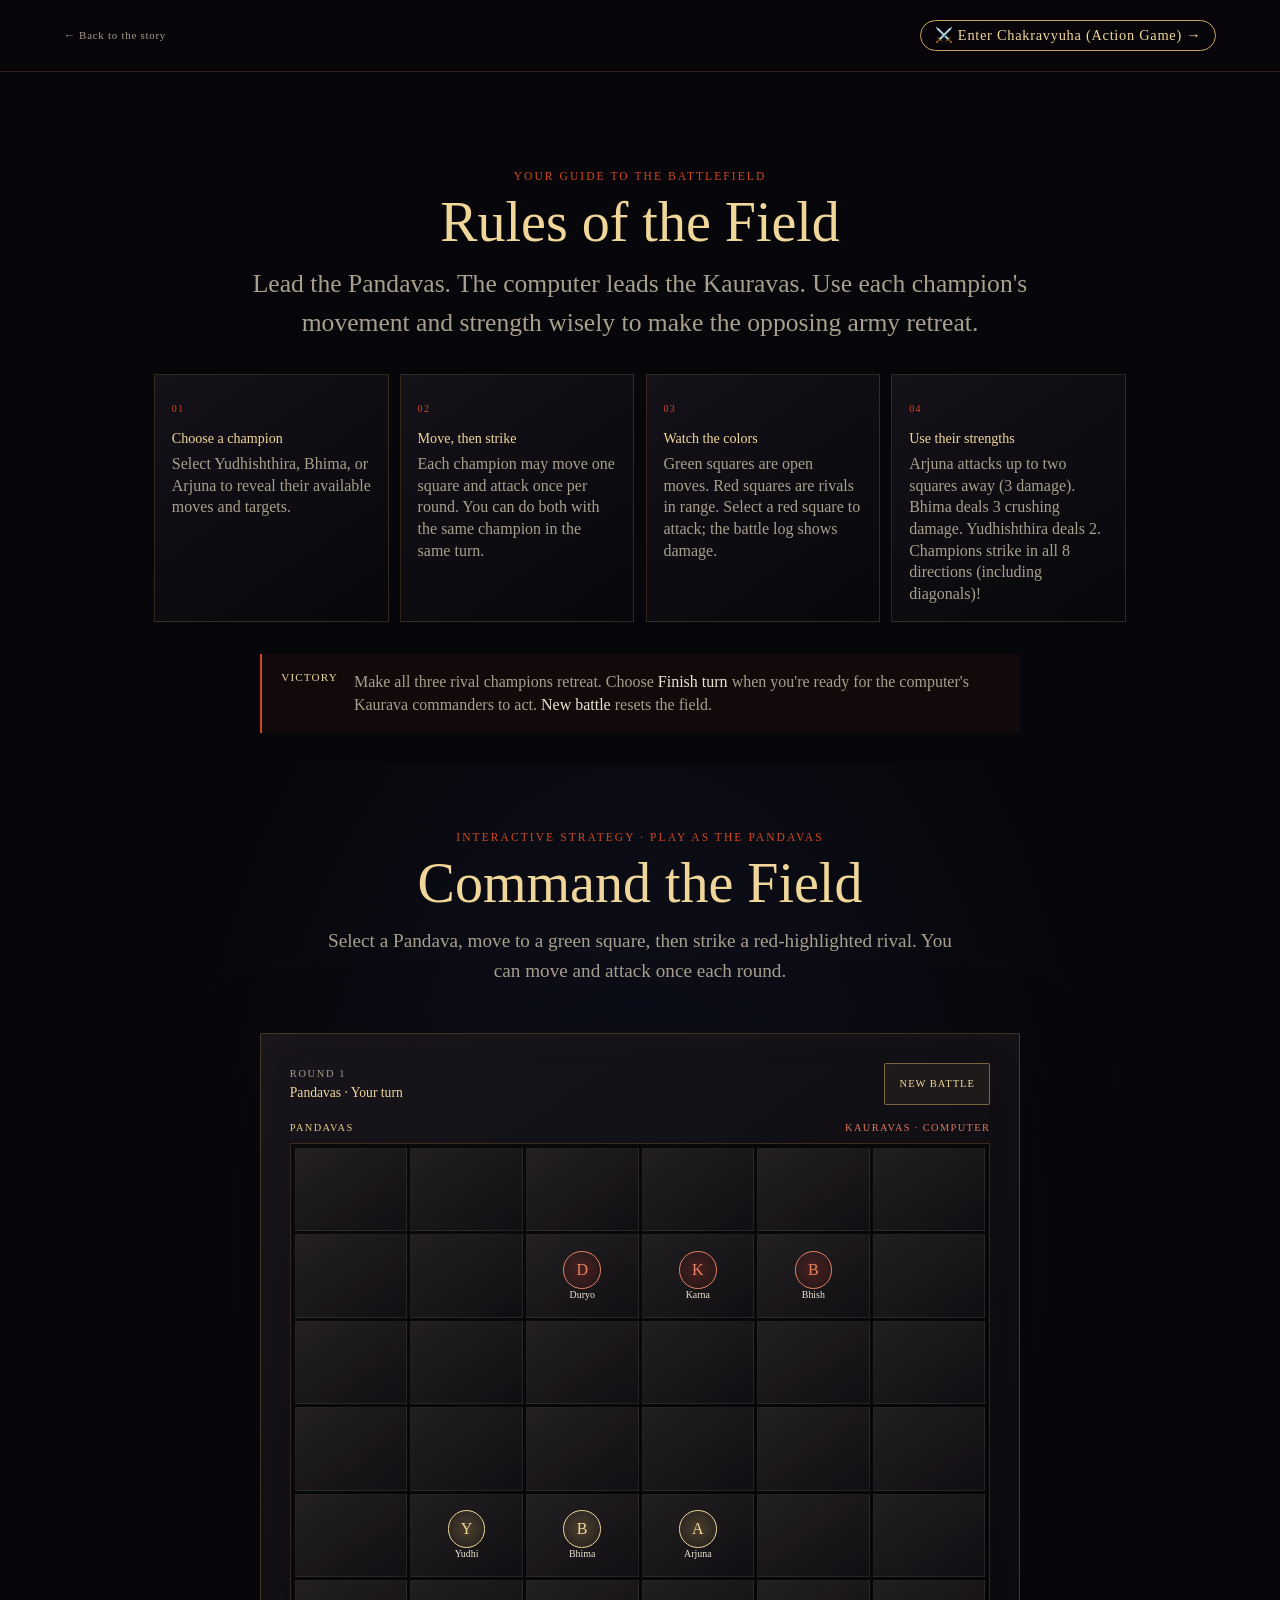
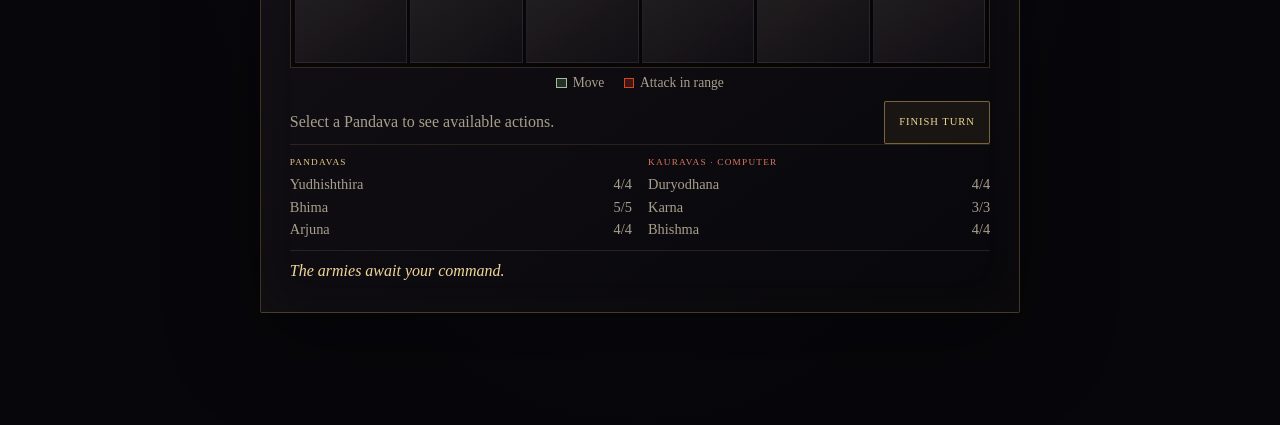
==== game.html @ 9f68ea74 "Initial commit: Mahabharat 2.0 and Chakravyuha interactive tactical simulation" ====
<!DOCTYPE html>
<html lang="en">
<head>
  <meta charset="UTF-8" />
  <meta name="viewport" content="width=device-width, initial-scale=1.0" />
  <meta name="theme-color" content="#090807" />
  <meta name="description" content="Learn the rules and play Command the Field, a Pandavas versus Kauravas strategy game." />
  <title>Command the Field — Mahabharat 2.0</title>
  <link rel="preconnect" href="https://fonts.googleapis.com" />
  <link rel="preconnect" href="https://fonts.gstatic.com" crossorigin />
  <link rel="icon" type="image/x-icon" href="favicon.ico" />
  <link rel="icon" type="image/svg+xml" href="assets/svg/chakra.svg" />
  <link rel="stylesheet" href="css/reset.css" />
  <link rel="stylesheet" href="css/variables.css" />
  <link rel="stylesheet" href="css/main.css" />
  <link rel="stylesheet" href="css/animations.css" />
  <link rel="stylesheet" href="css/responsive.css" />
</head>
<body class="game-page">
  <header class="game-page__header">
    <a class="game-page__back" href="index.html">← Back to the story</a>
    <a class="game-page__brand" href="chakravyuha.html" style="color: var(--gold-bright); text-decoration: none; border: 1px solid var(--gold); padding: 0.35rem 0.85rem; border-radius: 999px; font-size: 0.9rem; letter-spacing: 0.05em; transition: all 0.2s ease;">⚔️ Enter Chakravyuha (Action Game) →</a>
  </header>

  <main class="game-page__main">
    <section class="game-rules" aria-labelledby="rules-title">
      <p class="arena__eyebrow">Your guide to the battlefield</p>
      <h1 class="arena__heading" id="rules-title">Rules of the Field</h1>
      <p class="game-rules__lead">Lead the Pandavas. The computer leads the Kauravas. Use each champion's movement and strength wisely to make the opposing army retreat.</p>

      <div class="game-rules__grid">
        <article class="game-rules__card">
          <span class="game-rules__number">01</span>
          <h2>Choose a champion</h2>
          <p>Select Yudhishthira, Bhima, or Arjuna to reveal their available moves and targets.</p>
        </article>
        <article class="game-rules__card">
          <span class="game-rules__number">02</span>
          <h2>Move, then strike</h2>
          <p>Each champion may move one square and attack once per round. You can do both with the same champion in the same turn.</p>
        </article>
        <article class="game-rules__card">
          <span class="game-rules__number">03</span>
          <h2>Watch the colors</h2>
          <p>Green squares are open moves. Red squares are rivals in range. Select a red square to attack; the battle log shows damage.</p>
        </article>
        <article class="game-rules__card">
          <span class="game-rules__number">04</span>
          <h2>Use their strengths</h2>
          <p>Arjuna attacks up to two squares away (3 damage). Bhima deals 3 crushing damage. Yudhishthira deals 2. Champions strike in all 8 directions (including diagonals)!</p>
        </article>
      </div>

      <div class="game-rules__goal">
        <span>Victory</span>
        <p>Make all three rival champions retreat. Choose <strong>Finish turn</strong> when you're ready for the computer's Kaurava commanders to act. <strong>New battle</strong> resets the field.</p>
      </div>
    </section>

    <section class="chapter chapter-arena game-page__arena" data-arena aria-label="Playable Kurukshetra battlefield">
      <div class="arena__intro">
        <p class="arena__eyebrow">Interactive strategy · Play as the Pandavas</p>
        <h2 class="arena__heading">Command the Field</h2>
        <p class="arena__lede">Select a Pandava, move to a green square, then strike a red-highlighted rival. You can move and attack once each round.</p>
      </div>

      <div class="arena">
        <div class="arena__topline">
          <div class="arena__score" aria-label="Battle status">
            <span class="arena__round" data-round>Round 1</span>
            <span class="arena__turn" data-turn>Pandavas · Your turn</span>
          </div>
          <button class="arena__restart" type="button" data-restart>New battle</button>
        </div>

        <div class="arena__sides" aria-hidden="true">
          <span class="arena__side arena__side--pandava">Pandavas</span>
          <span class="arena__side arena__side--kaurava">Kauravas · Computer</span>
        </div>
        <div class="arena__board" data-board role="grid" aria-label="Kurukshetra battlefield. Select one of your champions, then choose a highlighted square to move and a highlighted rival to attack."></div>
        <div class="arena__legend" aria-label="Board highlights">
          <span><i class="arena__legend-mark arena__legend-mark--move" aria-hidden="true"></i>Move</span>
          <span><i class="arena__legend-mark arena__legend-mark--attack" aria-hidden="true"></i>Attack in range</span>
        </div>

        <div class="arena__bottomline">
          <p class="arena__instruction" data-instruction aria-live="polite">Select a Pandava to see available actions.</p>
          <button class="arena__endturn" type="button" data-end-turn>Finish turn</button>
        </div>
        <div class="arena__roster" data-roster aria-label="Champion health"></div>
        <p class="arena__log" data-log aria-live="polite">The armies await your command.</p>
      </div>
    </section>
  </main>

  <script type="module" src="js/gamePage.js"></script>
</body>
</html>
---- css/variables.css ----
/* ===========================================================
   DESIGN TOKENS
   Palette: void / ash (grounds) — gold (dharma, divinity) —
   ember (fire, war) — indigo (dusk, fate) — parchment (text)
   =========================================================== */

:root {
  /* --- Color --- */
  --void: #07060a;
  --ash: #14121a;
  --ash-soft: #1d1a24;
  --gold: #c9a55c;
  --gold-bright: #f0d799;
  --ember: #9c2b1f;
  --ember-bright: #d1481f;
  --indigo: #1b2340;
  --parchment: #ece4d3;
  --parchment-dim: #a89f8c;

  /* --- Type --- */
  --font-display: 'Cinzel', serif;
  --font-body: 'Cormorant Garamond', serif;

  --size-display: clamp(2.75rem, 6vw + 1rem, 6.5rem);
  --size-h2: clamp(2rem, 4vw + 0.5rem, 3.5rem);
  --size-lead: clamp(1.25rem, 1.4vw + 0.7rem, 1.6rem);
  --size-body: clamp(1.05rem, 0.4vw + 0.9rem, 1.2rem);

  /* --- Spacing scale --- */
  --space-xs: 0.5rem;
  --space-sm: 1rem;
  --space-md: 2rem;
  --space-lg: 4rem;
  --space-xl: 7rem;
  --space-2xl: 11rem;

  /* --- Motion --- */
  --ease-epic: cubic-bezier(0.16, 1, 0.3, 1);
  --ease-soft: cubic-bezier(0.4, 0, 0.2, 1);

  /* --- Layout --- */
  --content-max: 68ch;
  --edge-pad: clamp(1.5rem, 5vw, 4rem);
}
---- css/main.css ----
/* ===========================================================
   BASE
   =========================================================== */

body {
  background: var(--void);
  color: var(--parchment);
  font-family: var(--font-body);
  font-size: var(--size-body);
  overflow-x: hidden;
}

body.is-loading {
  height: 100vh;
  overflow: hidden;
}

body.is-loading .invocation__krishna-bg,
body.is-loading .invocation__divine-aura,
body.is-loading .invocation__chakra-stage,
body.is-loading .invocation__content {
  opacity: 0 !important;
}

::selection {
  background: var(--ember);
  color: var(--parchment);
}

/* Locomotive Scroll required base rules */
html.has-scroll-smooth {
  overflow: hidden;
}
html.has-scroll-dragging {
  user-select: none;
}
.has-scroll-smooth body {
  overflow: hidden;
}
[data-scroll-container] {
  min-height: 100vh;
}

/* Generic full-bleed chapter section */
.chapter {
  position: relative;
  min-height: 100vh;
  width: 100%;
  padding: var(--space-xl) var(--edge-pad);
  display: flex;
  align-items: center;
  justify-content: center;
}

/* ===========================================================
   LOADER
   =========================================================== */

.loader {
  position: fixed;
  inset: 0;
  z-index: 999;
  display: flex;
  align-items: center;
  justify-content: center;
  background: var(--void);
}

.loader__mark {
  font-family: var(--font-display);
  font-size: 0.95rem;
  letter-spacing: 0.35em;
  color: var(--gold);
  opacity: 0.85;
  padding-left: 0.35em; /* optically re-center the tracked text */
}

/* ===========================================================
   CUSTOM CURSOR
   =========================================================== */

.cursor-dot,
.cursor-ring {
  position: fixed;
  top: 0;
  left: 0;
  border-radius: 50%;
  pointer-events: none;
  opacity: 0;
  z-index: 998;
}

.cursor-dot {
  width: 6px;
  height: 6px;
  background: var(--gold-bright);
}

.cursor-ring {
  width: 34px;
  height: 34px;
  border: 1px solid var(--gold);
  transition: width 0.25s var(--ease-soft), height 0.25s var(--ease-soft),
    border-color 0.25s var(--ease-soft);
}

.cursor-ring--active {
  width: 54px;
  height: 54px;
  border-color: var(--ember-bright);
}

/* Contextual label pill: the ring grows and gains a solid backing
   so the text stays readable, and the small dot hides underneath
   it (handled via opacity in cursor.js, not here). */
.cursor-label {
  position: absolute;
  inset: 0;
  display: flex;
  align-items: center;
  justify-content: center;
  font-family: var(--font-display);
  font-size: 0.6rem;
  letter-spacing: 0.08em;
  text-transform: uppercase;
  color: var(--gold-bright);
  opacity: 0;
  transition: opacity 0.2s var(--ease-soft);
  white-space: nowrap;
}

.cursor-ring--label {
  width: 84px;
  height: 84px;
  background: rgba(7, 6, 10, 0.78);
  border-color: var(--gold-bright);
}
.cursor-ring--label .cursor-label {
  opacity: 1;
}

body.custom-cursor-active {
  cursor: none;
}
body.custom-cursor-active a,
body.custom-cursor-active button {
  cursor: none;
}
body.custom-cursor-active .cursor-dot,
body.custom-cursor-active .cursor-ring {
  opacity: 1;
}

/* ===========================================================
   CHAPTER 1 — INVOCATION
   =========================================================== */

/* ===========================================================
   CHAPTER 1 — INVOCATION (LORD KRISHNA & ROTATING SUDARSHANA)
   =========================================================== */

.chapter-invocation {
  position: relative;
  min-height: 100vh;
  display: flex;
  flex-direction: column;
  align-items: center;
  justify-content: center;
  text-align: center;
  gap: var(--space-md);
  overflow: hidden;
  background: #030204;
}

/* Complete stage locking Krishna and 3D rotating Sudarshana Chakra together */
.invocation__krishna-stage {
  position: absolute;
  inset: 0;
  width: 100%;
  height: 100%;
  overflow: hidden;
  z-index: 0;
  pointer-events: none;
}

.invocation__krishna-svg {
  width: 100%;
  height: 100%;
  display: block;
}

.invocation__krishna-bg {
  width: 100%;
  height: 100%;
  filter: brightness(0.96) contrast(1.08) saturate(1.08);
  will-change: transform, opacity;
}

.chakra__glow-back {
  animation: chakraGlowPulse 2.8s ease-in-out infinite alternate;
}

.invocation__divine-aura {
  animation: divineAuraPulse 3.5s ease-in-out infinite alternate;
}

@keyframes chakraGlowPulse {
  0% { opacity: 0.72; }
  100% { opacity: 1; }
}

@keyframes divineAuraPulse {
  0% { opacity: 0.65; }
  100% { opacity: 0.95; }
}

/* Ambient celestial brightness & radial vignette for cinematic contrast */
.invocation__ambient-glow {
  position: absolute;
  top: 18%;
  left: 63%;
  width: min(70vw, 700px);
  height: min(70vw, 700px);
  transform: translate(-50%, -50%);
  background: radial-gradient(circle, rgba(255, 230, 120, 0.25) 0%, rgba(56, 182, 255, 0.12) 40%, transparent 70%);
  pointer-events: none;
  mix-blend-mode: screen;
  z-index: 1;
}

.invocation__vignette {
  position: absolute;
  inset: 0;
  background: radial-gradient(circle at 50% 30%, transparent 35%, rgba(3, 2, 4, 0.35) 65%, rgba(3, 2, 4, 0.95) 100%),
              linear-gradient(to bottom, transparent 42%, rgba(3, 2, 4, 0.8) 78%, #030204 100%);
  pointer-events: none;
  z-index: 2;
}

.invocation__content {
  position: relative;
  z-index: 3;
  display: flex;
  flex-direction: column;
  align-items: center;
  text-align: center;
  gap: 0.45rem;
  margin-top: auto;
  margin-bottom: 1.2rem;
  padding: 0 var(--edge-pad);
  width: 100%;
  max-width: 960px;
}

.invocation__sacred-shloka {
  font-family: var(--font-display);
  font-size: clamp(0.72rem, 1vw, 0.88rem);
  letter-spacing: 0.28em;
  color: var(--gold-bright);
  text-shadow: 0 0 16px rgba(255, 215, 0, 0.65);
  padding: 0.3rem 1.2rem;
  background: rgba(14, 12, 18, 0.75);
  border: 1px solid rgba(201, 165, 92, 0.35);
  border-radius: 999px;
  backdrop-filter: blur(8px);
  margin-bottom: 0.1rem;
}

.invocation__title {
  font-family: var(--font-display);
  font-size: clamp(1.85rem, 3.4vw, 3.1rem);
  font-weight: 500;
  line-height: 1.18;
  color: var(--parchment);
  max-width: 28ch;
  text-shadow: 0 3px 20px rgba(0, 0, 0, 0.95), 0 0 30px rgba(201, 165, 92, 0.35);
}

.split-word {
  display: inline-block;
  will-change: transform, opacity;
}

.invocation__subtitle {
  font-family: var(--font-body);
  font-style: italic;
  font-size: clamp(1rem, 1.25vw, 1.25rem);
  color: var(--parchment-dim);
  max-width: 48ch;
  line-height: 1.45;
  text-shadow: 0 2px 14px rgba(0, 0, 0, 0.95);
}

.invocation__scroll-cue {
  position: static;
  margin-top: 0.4rem;
  display: flex;
  flex-direction: column;
  align-items: center;
  gap: 0.25rem;
  color: var(--parchment-dim);
  z-index: 3;
}

.invocation__scroll-cue span {
  font-family: var(--font-body);
  font-style: italic;
  font-size: 0.8rem;
  letter-spacing: 0.16em;
  text-transform: uppercase;
}

.invocation__scroll-line {
  width: 1px;
  height: 28px;
  background: linear-gradient(to bottom, var(--gold), transparent);
}

/* ===========================================================
   CHAPTER 2 — THE BEGINNING
   =========================================================== */

.chapter-beginning {
  flex-direction: column;
  align-items: center;
  gap: var(--space-lg);
  overflow: hidden;
}

.beginning__layer {
  position: absolute;
  inset: 0;
  display: flex;
  align-items: center;
  justify-content: center;
  pointer-events: none;
  z-index: 0;
}

.beginning__layer--lines {
  color: var(--gold);
  opacity: 0.22;
}
.beginning__layer--lines svg {
  width: min(60vw, 620px);
}

.beginning__layer--glow {
  background: radial-gradient(circle, rgba(201, 165, 92, 0.16) 0%, rgba(7, 6, 10, 0) 65%);
}

.beginning__content {
  position: relative;
  z-index: 1;
  display: flex;
  flex-direction: column;
  align-items: center;
  gap: var(--space-md);
  max-width: var(--content-max);
  text-align: center;
}

.beginning__heading {
  font-family: var(--font-display);
  font-size: var(--size-h2);
  font-weight: 500;
  color: var(--gold-bright);
}

.beginning__text {
  font-size: var(--size-lead);
  line-height: 1.7;
  color: var(--parchment);
}

/* ===========================================================
   CHAPTER 3 — THE GREAT CHARACTERS
   =========================================================== */

.chapter-characters {
  flex-direction: column;
  gap: var(--space-lg);
}

.characters-header {
  display: flex;
  flex-direction: column;
  align-items: center;
  gap: var(--space-xs);
  text-align: center;
  max-width: 800px;
  margin: 0 auto var(--space-md);
}

.characters-eyebrow {
  font-family: var(--font-display);
  font-size: 0.78rem;
  letter-spacing: 0.25em;
  color: var(--gold-bright);
  text-transform: uppercase;
  opacity: 0.85;
}

.characters__heading {
  font-family: var(--font-display);
  font-size: var(--size-h2);
  font-weight: 500;
  color: var(--gold-bright);
  margin: 0.15rem 0;
}

.characters__subheading {
  font-family: var(--font-body);
  font-style: italic;
  font-size: var(--size-lead);
  color: var(--parchment-dim);
  margin-bottom: var(--space-sm);
}

.characters-filter-rail {
  display: flex;
  align-items: center;
  justify-content: center;
  flex-wrap: wrap;
  gap: 0.5rem;
  margin-top: 0.4rem;
}

.filter-chip {
  padding: 0.42rem 1.15rem;
  border-radius: 999px;
  border: 1px solid rgba(201, 165, 92, 0.24);
  background: rgba(14, 12, 18, 0.75);
  font-family: var(--font-display);
  font-size: 0.72rem;
  letter-spacing: 0.08em;
  text-transform: uppercase;
  color: var(--parchment-dim);
  cursor: pointer;
  transition: all 0.25s var(--ease-soft);
  backdrop-filter: blur(8px);
}

.filter-chip:hover {
  border-color: var(--gold);
  color: var(--gold-bright);
  background: rgba(201, 165, 92, 0.12);
}

.filter-chip--active {
  border-color: var(--gold-bright);
  background: rgba(201, 165, 92, 0.22);
  color: var(--gold-bright);
  box-shadow: 0 0 16px rgba(201, 165, 92, 0.25);
  font-weight: 600;
}

.characters-carousel {
  position: relative;
  display: flex;
  align-items: center;
  gap: var(--space-sm);
  width: 100%;
  max-width: 1180px;
}

.characters-viewport {
  overflow: hidden;
  flex: 1;
  outline-offset: 6px;
  perspective: 1200px;
  padding: 0.5rem 0;
}

.characters-track {
  display: flex;
  gap: var(--space-md);
  will-change: transform;
}

.character-card {
  flex: 0 0 clamp(300px, 33vw, 370px);
  background: linear-gradient(175deg, rgba(26, 22, 32, 0.96), rgba(10, 8, 14, 0.98));
  border: 1px solid rgba(201, 165, 92, 0.22);
  border-radius: 6px;
  padding: 1.1rem;
  display: flex;
  flex-direction: column;
  align-items: stretch;
  gap: var(--space-sm);
  text-align: left;
  box-shadow: 0 16px 45px rgba(0, 0, 0, 0.6);
  transition: border-color 0.35s var(--ease-soft), box-shadow 0.35s var(--ease-soft), opacity 0.35s ease;
  user-select: none;
}

.character-card--active {
  border-color: var(--gold-bright);
  box-shadow: 0 0 35px rgba(201, 165, 92, 0.28), 0 20px 55px rgba(0, 0, 0, 0.75);
}

.character-card--hidden {
  display: none !important;
}

.character-card__visual {
  position: relative;
  width: 100%;
  aspect-ratio: 16 / 11;
  border-radius: 4px;
  overflow: hidden;
  border: 1px solid rgba(201, 165, 92, 0.32);
  background: #000;
}

.character-card__visual img {
  width: 100%;
  height: 100%;
  object-fit: cover;
  object-position: center 22%;
  pointer-events: none;
  user-select: none;
  -webkit-user-drag: none;
  transition: transform 0.6s var(--ease-soft);
}

.character-card:hover .character-card__visual img {
  transform: scale(1.06);
}

.character-card__visual-vignette {
  position: absolute;
  inset: 0;
  background: linear-gradient(to bottom, transparent 55%, rgba(10, 8, 14, 0.92) 100%);
  pointer-events: none;
}

.character-card__badge {
  position: absolute;
  top: 10px;
  left: 10px;
  padding: 3px 9px;
  font-family: var(--font-display);
  font-size: 0.65rem;
  letter-spacing: 0.08em;
  text-transform: uppercase;
  border-radius: 3px;
  backdrop-filter: blur(8px);
  border: 1px solid rgba(255, 255, 255, 0.18);
  font-weight: 600;
  z-index: 1;
}

.badge--divine {
  background: rgba(30, 95, 185, 0.85);
  color: #d8f0ff;
  border-color: rgba(120, 200, 255, 0.5);
}

.badge--pandava {
  background: rgba(22, 85, 50, 0.85);
  color: #e2f8eb;
  border-color: rgba(72, 199, 142, 0.45);
}

.badge--kaurava {
  background: rgba(145, 32, 22, 0.85);
  color: #ffe6e2;
  border-color: rgba(230, 80, 60, 0.45);
}

.badge--elder {
  background: rgba(165, 125, 25, 0.85);
  color: #fff9e6;
  border-color: rgba(255, 215, 0, 0.5);
}

.character-card__index {
  position: absolute;
  top: 10px;
  right: 12px;
  font-family: var(--font-display);
  font-size: 0.82rem;
  letter-spacing: 0.08em;
  color: var(--gold);
  opacity: 0.75;
  z-index: 1;
  text-shadow: 0 1px 4px rgba(0, 0, 0, 0.9);
}

.character-card__body {
  display: flex;
  flex-direction: column;
  flex: 1;
}

.character-card__identity {
  display: flex;
  flex-direction: column;
  gap: 2px;
  border-bottom: 1px solid rgba(201, 165, 92, 0.16);
  padding-bottom: 6px;
  margin-bottom: 8px;
}

.character-card__name {
  font-family: var(--font-display);
  font-size: 1.45rem;
  font-weight: 600;
  color: var(--gold-bright);
  margin: 0;
}

.character-card__epithet {
  font-family: var(--font-body);
  font-style: italic;
  font-size: 0.9rem;
  color: var(--gold);
}

.character-card__prose {
  font-family: var(--font-body);
  font-size: 0.98rem;
  line-height: 1.5;
  color: var(--parchment);
  margin: 0 0 10px;
  min-height: 4.4em;
}

.character-card__tabs {
  display: flex;
  gap: 4px;
  background: rgba(8, 7, 11, 0.65);
  padding: 3px;
  border-radius: 4px;
  border: 1px solid rgba(201, 165, 92, 0.15);
  margin-bottom: 8px;
}

.lore-tab {
  flex: 1;
  padding: 0.35rem 0.2rem;
  font-family: var(--font-display);
  font-size: 0.63rem;
  letter-spacing: 0.08em;
  text-transform: uppercase;
  color: var(--parchment-dim);
  border: none;
  background: transparent;
  cursor: pointer;
  transition: all 0.2s ease;
  border-radius: 2px;
  text-align: center;
}

.lore-tab:hover {
  color: var(--gold-bright);
}

.lore-tab--active {
  background: rgba(201, 165, 92, 0.22);
  color: var(--gold-bright);
  font-weight: 600;
  box-shadow: 0 1px 6px rgba(0, 0, 0, 0.4);
}

.character-card__lore-content {
  background: rgba(7, 6, 10, 0.5);
  border: 1px solid rgba(201, 165, 92, 0.12);
  border-left: 2px solid var(--gold);
  border-radius: 0 4px 4px 0;
  padding: 0.65rem 0.8rem;
  min-height: 6.6em;
}

.lore-panel {
  display: none;
  opacity: 0;
}

.lore-panel--active {
  display: block;
  opacity: 1;
  animation: panelFade 0.25s ease-out forwards;
}

@keyframes panelFade {
  from { opacity: 0; transform: translateY(4px); }
  to { opacity: 1; transform: translateY(0); }
}

.lore-panel__tag {
  display: block;
  font-family: var(--font-display);
  font-size: 0.64rem;
  letter-spacing: 0.14em;
  text-transform: uppercase;
  color: var(--gold-bright);
  margin-bottom: 0.25rem;
  opacity: 0.85;
}

.lore-panel p {
  font-family: var(--font-body);
  font-size: 0.92rem;
  line-height: 1.45;
  color: var(--parchment);
  margin: 0;
}

.carousel-btn {
  flex: 0 0 auto;
  width: 44px;
  height: 44px;
  border: 1px solid var(--gold);
  border-radius: 50%;
  color: var(--gold-bright);
  font-size: 1.4rem;
  display: flex;
  align-items: center;
  justify-content: center;
  transition: background 0.3s var(--ease-soft), transform 0.2s ease;
}
.carousel-btn:hover {
  background: rgba(201, 165, 92, 0.18);
  transform: scale(1.06);
}

.carousel-nav-bottom {
  display: flex;
  align-items: center;
  justify-content: center;
  gap: var(--space-md);
  margin-top: var(--space-xs);
}

.carousel-dots {
  display: flex;
  justify-content: center;
  gap: var(--space-xs);
}

.carousel-dot {
  width: 8px;
  height: 8px;
  border-radius: 50%;
  background: rgba(236, 228, 211, 0.25);
  transition: background 0.3s var(--ease-soft), transform 0.3s var(--ease-soft);
}
.carousel-dot--active {
  background: var(--gold-bright);
  transform: scale(1.3);
}

.carousel-counter {
  font-family: var(--font-display);
  font-size: 0.82rem;
  letter-spacing: 0.15em;
  color: var(--parchment-dim);
}

.counter-curr {
  color: var(--gold-bright);
  font-weight: 600;
}

/* ===========================================================
   CHAPTER 4 — THE DICE GAME & DISHONOR
   =========================================================== */

.chapter-dice {
  flex-direction: column;
  overflow: hidden;
}

.dice__vignette {
  position: absolute;
  inset: 0;
  background: radial-gradient(circle at 50% 40%, rgba(156, 43, 31, 0.22) 0%, rgba(7, 6, 10, 0.85) 70%);
  opacity: 0.55;
  z-index: 0;
  pointer-events: none;
}

.dice__content {
  position: relative;
  z-index: 1;
  display: flex;
  flex-direction: column;
  align-items: center;
  gap: var(--space-lg);
  max-width: var(--content-max);
}

.dice__heading {
  font-family: var(--font-display);
  font-size: var(--size-h2);
  font-weight: 500;
  color: var(--ember-bright);
  text-align: center;
}

.dice__panel {
  border-left: 2px solid var(--ember);
  padding-left: var(--space-md);
  text-align: left;
}

.dice__panel p {
  font-size: var(--size-lead);
  line-height: 1.7;
  color: var(--parchment);
}

/* ===========================================================
   CHAPTER 5 — EXILE AND TRIALS
   Muted, slower, desaturated relative to surrounding chapters.
   =========================================================== */

.chapter-exile {
  flex-direction: column;
  gap: var(--space-lg);
  background: linear-gradient(180deg, var(--void) 0%, var(--indigo) 140%);
  overflow: hidden;
}

.exile__content {
  position: relative;
  z-index: 1;
  display: flex;
  flex-direction: column;
  align-items: center;
  gap: var(--space-md);
  max-width: var(--content-max);
  text-align: center;
}

.exile__heading {
  font-family: var(--font-display);
  font-size: var(--size-h2);
  font-weight: 500;
  color: var(--parchment-dim);
  letter-spacing: 0.03em;
}

.exile__text {
  font-size: var(--size-lead);
  line-height: 1.75;
  color: var(--parchment-dim);
}

.exile__path-wrap {
  width: min(70vw, 640px);
  color: var(--gold);
  opacity: 0.5;
}

.exile__path {
  fill: none;
  stroke: currentColor;
  stroke-width: 1.4;
  stroke-linecap: round;
}

/* ===========================================================
   CHAPTER 6 — THE ROAD TO WAR
   =========================================================== */

.chapter-road {
  flex-direction: column;
  gap: var(--space-lg);
  overflow: hidden;
}

.road__armies {
  position: absolute;
  inset: 0;
  z-index: 0;
  pointer-events: none;
}

.road__army {
  position: absolute;
  top: 0;
  bottom: 0;
  width: 46%;
}

.road__army--pandava {
  left: 0;
  background: linear-gradient(100deg, rgba(201, 165, 92, 0.16), transparent 70%);
  clip-path: polygon(0 0, 100% 0, 82% 100%, 0 100%);
}

.road__army--kaurava {
  right: 0;
  background: linear-gradient(260deg, rgba(156, 43, 31, 0.22), transparent 70%);
  clip-path: polygon(18% 0, 100% 0, 100% 100%, 0 100%);
}

.road__content {
  position: relative;
  z-index: 1;
  display: flex;
  flex-direction: column;
  align-items: center;
  gap: var(--space-md);
  max-width: var(--content-max);
  text-align: center;
}

.road__heading {
  font-family: var(--font-display);
  font-size: var(--size-h2);
  font-weight: 500;
  color: var(--parchment);
}

.road__text {
  font-size: var(--size-lead);
  line-height: 1.7;
  color: var(--parchment);
}

/* ===========================================================
   CHAPTER 7 — KURUKSHETRA
   =========================================================== */

.chapter-kurukshetra {
  position: relative;
  min-height: 100vh;
  padding: clamp(4rem, 8vh, 7rem) var(--edge-pad);
  display: flex;
  flex-direction: column;
  align-items: center;
  justify-content: center;
  background: var(--void);
  overflow: hidden;
}

.kurukshetra__embers {
  position: absolute;
  inset: 0;
  width: 100%;
  height: 100%;
  z-index: 0;
  pointer-events: none;
}

.kurukshetra__flash {
  position: absolute;
  inset: 0;
  z-index: 2;
  background: var(--ember-bright);
  opacity: 0;
  pointer-events: none;
}

.kurukshetra__pin {
  position: relative;
  z-index: 1;
  width: 100%;
  max-width: var(--content-max);
  display: flex;
  flex-direction: column;
  align-items: center;
  justify-content: center;
  gap: var(--space-lg);
  padding: 0;
}

.kurukshetra__heading {
  font-family: var(--font-display);
  font-size: var(--size-h2);
  font-weight: 500;
  color: var(--ember-bright);
  text-align: center;
  margin-bottom: var(--space-md);
}

.kurukshetra__fragments {
  position: relative;
  width: 100%;
  max-width: 820px;
  display: flex;
  flex-direction: column;
  align-items: center;
  justify-content: center;
  gap: 1.8rem;
}

.war-fragment {
  position: relative;
  display: block;
  font-family: var(--font-display);
  font-size: clamp(1.4rem, 2.8vw, 2.2rem);
  color: var(--gold-bright);
  text-align: center;
  line-height: 1.45;
  margin: 0;
  will-change: opacity, transform;
}

/* ===========================================================
   INTERACTIVE KURUKSHETRA STRATEGY GAME
   =========================================================== */

.chapter-arena {
  min-height: 100vh;
  flex-direction: column;
  justify-content: center;
  gap: var(--space-md);
  padding-top: var(--space-xl);
  padding-bottom: var(--space-xl);
  background: radial-gradient(ellipse at 50% 38%, rgba(27, 35, 64, 0.38), var(--void) 72%);
}

.arena__intro {
  max-width: 760px;
  text-align: center;
}

.arena__eyebrow {
  color: var(--ember-bright);
  font: 500 0.72rem/1.4 var(--font-display);
  letter-spacing: 0.18em;
  text-transform: uppercase;
}

.arena__heading {
  margin: 0.45rem 0 0.7rem;
  color: var(--gold-bright);
  font: 500 var(--size-h2)/1.12 var(--font-display);
}

.arena__lede {
  max-width: 66ch;
  color: var(--parchment-dim);
  font: 400 var(--size-body)/1.55 var(--font-body);
}

.arena {
  width: min(100%, 760px);
  padding: clamp(1rem, 3vw, 1.8rem);
  border: 1px solid rgba(201, 165, 92, 0.28);
  border-radius: 2px;
  background: linear-gradient(145deg, rgba(24, 21, 28, 0.96), rgba(8, 7, 11, 0.96));
  box-shadow: 0 28px 90px rgba(0, 0, 0, 0.36), inset 0 0 50px rgba(201, 165, 92, 0.035);
}

.arena__topline,
.arena__bottomline,
.arena__sides {
  display: flex;
  align-items: center;
  justify-content: space-between;
  gap: var(--space-sm);
}

.arena__score { display: grid; gap: 0.22rem; }
.arena__round { color: var(--parchment-dim); font: 500 0.65rem/1.3 var(--font-display); letter-spacing: 0.16em; text-transform: uppercase; }
.arena__turn { color: var(--gold-bright); font: 500 0.85rem/1.3 var(--font-display); }
.arena__turn--enemy { color: #e78365; }

.arena__restart,
.arena__endturn {
  min-height: 2.65rem;
  padding: 0.55rem 0.9rem;
  border: 1px solid rgba(201, 165, 92, 0.55);
  border-radius: 2px;
  color: var(--gold-bright);
  background: rgba(201, 165, 92, 0.08);
  font: 500 0.66rem/1.2 var(--font-display);
  letter-spacing: 0.09em;
  text-transform: uppercase;
  cursor: pointer;
  transition: background 180ms ease, border-color 180ms ease, opacity 180ms ease;
}

.arena__restart:hover,
.arena__endturn:hover:not(:disabled) { background: rgba(201, 165, 92, 0.18); border-color: var(--gold-bright); }
.arena__endturn:disabled { opacity: 0.38; cursor: not-allowed; }

.arena__sides { padding: 1rem 0 0.5rem; }
.arena__side { font: 500 0.65rem/1.3 var(--font-display); letter-spacing: 0.13em; text-transform: uppercase; }
.arena__side--pandava { color: #e6c984; }
.arena__side--kaurava { color: #dc775c; }

.arena__board {
  display: grid;
  gap: 3px;
  padding: 4px;
  border: 1px solid rgba(201, 165, 92, 0.24);
  background: rgba(0, 0, 0, 0.55);
  touch-action: manipulation;
}

.arena__row { display: grid; grid-template-columns: repeat(6, minmax(0, 1fr)); gap: 3px; }

.arena__cell {
  position: relative;
  display: grid;
  min-width: 0;
  aspect-ratio: 1.35;
  place-items: center;
  padding: 0.2rem;
  border: 1px solid rgba(236, 228, 211, 0.055);
  color: var(--parchment);
  background: linear-gradient(145deg, rgba(40, 36, 39, 0.82), rgba(17, 15, 19, 0.95));
  cursor: pointer;
  transition: background 180ms ease, border-color 180ms ease, transform 180ms ease;
}

.arena__cell:nth-child(odd) { background-color: rgba(201, 165, 92, 0.035); }
.arena__cell:hover { border-color: rgba(240, 215, 153, 0.45); }
.arena__cell:focus-visible,
.arena__restart:focus-visible,
.arena__endturn:focus-visible { outline: 2px solid var(--gold-bright); outline-offset: 3px; z-index: 1; }
.arena__cell--selected { border-color: var(--gold-bright); background: rgba(201, 165, 92, 0.19); box-shadow: inset 0 0 18px rgba(201, 165, 92, 0.2); }
.arena__cell--move { border-color: rgba(160, 190, 153, 0.75); background: rgba(95, 133, 97, 0.2); }
.arena__cell--attack { border-color: rgba(209, 72, 31, 0.9); background: rgba(156, 43, 31, 0.24); }
.arena__cell:disabled { cursor: default; }
.arena__legend { display: flex; justify-content: center; gap: 1.2rem; padding-top: 0.5rem; color: var(--parchment-dim); font: 400 0.85rem/1 var(--font-body); }
.arena__legend span { display: inline-flex; align-items: center; gap: 0.38rem; }
.arena__legend-mark { display: inline-block; width: 0.65rem; height: 0.65rem; border: 1px solid currentColor; }
.arena__legend-mark--move { color: #a0be99; background: rgba(95, 133, 97, 0.3); }
.arena__legend-mark--attack { color: var(--ember-bright); background: rgba(156, 43, 31, 0.35); }

.arena__piece {
  display: grid;
  justify-items: center;
  gap: 0.08rem;
  line-height: 1;
}

.arena__piece-mark {
  display: grid;
  width: clamp(1.5rem, 5.3vw, 2.35rem);
  aspect-ratio: 1;
  place-items: center;
  border: 1px solid currentColor;
  border-radius: 50%;
  font: 500 clamp(0.72rem, 2.3vw, 1rem)/1 var(--font-display);
}

.arena__piece--pandava .arena__piece-mark { color: #f0d799; background: radial-gradient(circle, rgba(201,165,92,0.28), rgba(201,165,92,0.04)); }
.arena__piece--kaurava .arena__piece-mark { color: #e78365; background: radial-gradient(circle, rgba(156,43,31,0.35), rgba(156,43,31,0.05)); }
.arena__piece-name { max-width: 100%; overflow: hidden; color: var(--parchment); font: 500 clamp(0.47rem, 1.2vw, 0.62rem)/1.1 var(--font-display); text-overflow: ellipsis; white-space: nowrap; }

.arena__bottomline { min-height: 3.4rem; padding-top: 0.65rem; }
.arena__instruction { color: var(--parchment-dim); font: 400 1rem/1.3 var(--font-body); }
.arena__roster { display: grid; grid-template-columns: repeat(2, minmax(0, 1fr)); gap: 0.45rem 1rem; padding: 0.7rem 0; border-top: 1px solid rgba(201, 165, 92, 0.15); border-bottom: 1px solid rgba(201, 165, 92, 0.15); }
.arena__roster-side { display: grid; gap: 0.35rem; }
.arena__roster-title { margin-bottom: 0.15rem; font: 500 0.58rem/1.2 var(--font-display); letter-spacing: 0.13em; text-transform: uppercase; }
.arena__roster-title--pandava { color: #e6c984; }
.arena__roster-title--kaurava { color: #dc775c; }
.arena__health { display: flex; justify-content: space-between; gap: 0.45rem; color: var(--parchment-dim); font: 400 0.9rem/1.2 var(--font-body); }
.arena__health--retreated { opacity: 0.38; text-decoration: line-through; }
.arena__log { min-height: 1.5em; padding-top: 0.6rem; color: var(--gold-bright); font: italic 400 1rem/1.4 var(--font-body); }

/* Story-page invitation and standalone rules/game page. */
.chapter-game-invite {
  min-height: 72vh;
  flex-direction: column;
  padding-top: var(--space-xl);
  padding-bottom: var(--space-xl);
  text-align: center;
  background: radial-gradient(ellipse at 50% 45%, rgba(156, 43, 31, 0.19), var(--void) 68%);
}

.game-invite__content { max-width: 720px; }
.game-invite__eyebrow { color: var(--ember-bright); font: 500 0.72rem/1.4 var(--font-display); letter-spacing: 0.18em; text-transform: uppercase; }
.game-invite__heading { margin: 0.6rem 0; color: var(--gold-bright); font: 500 var(--size-h2)/1.14 var(--font-display); }
.game-invite__copy { margin: 0 auto var(--space-md); color: var(--parchment-dim); font: 400 var(--size-lead)/1.5 var(--font-body); }
.game-invite__link {
  display: inline-flex;
  align-items: center;
  gap: 0.8rem;
  min-height: 3.1rem;
  padding: 0.75rem 1.2rem;
  border: 1px solid var(--gold);
  color: var(--gold-bright);
  background: rgba(201, 165, 92, 0.08);
  font: 500 0.72rem/1.2 var(--font-display);
  letter-spacing: 0.1em;
  text-decoration: none;
  text-transform: uppercase;
  transition: color 180ms ease, background 180ms ease;
}
.game-invite__link:hover { color: var(--void); background: var(--gold-bright); }
.game-invite__link:focus-visible,
.game-page__back:focus-visible { outline: 2px solid var(--gold-bright); outline-offset: 4px; }

.game-page { min-height: 100vh; }
.game-page__header {
  display: flex;
  align-items: center;
  justify-content: space-between;
  gap: 1rem;
  min-height: 4.5rem;
  padding: 0.8rem var(--edge-pad);
  border-bottom: 1px solid rgba(201, 165, 92, 0.18);
  background: rgba(7, 6, 10, 0.92);
}
.game-page__back,
.game-page__brand { color: var(--gold-bright); font: 500 0.68rem/1.3 var(--font-display); letter-spacing: 0.07em; text-decoration: none; }
.game-page__back { color: var(--parchment-dim); }
.game-page__back:hover { color: var(--gold-bright); }
.game-page__main { width: min(100%, 1100px); margin: 0 auto; padding: 0 var(--edge-pad); }
.game-rules { padding: clamp(3rem, 8vw, 6rem) 0 var(--space-md); text-align: center; }
.game-rules__lead { max-width: 68ch; margin: 0 auto var(--space-md); color: var(--parchment-dim); font: 400 var(--size-lead)/1.5 var(--font-body); }
.game-rules__grid { display: grid; grid-template-columns: repeat(4, minmax(0, 1fr)); gap: 0.7rem; text-align: left; }
.game-rules__card { min-height: 10.5rem; padding: 1.05rem; border: 1px solid rgba(201, 165, 92, 0.19); background: linear-gradient(145deg, rgba(24, 21, 28, 0.82), rgba(8, 7, 11, 0.82)); }
.game-rules__number { color: var(--ember-bright); font: 500 0.62rem/1 var(--font-display); letter-spacing: 0.14em; }
.game-rules__card h2 { margin: 0.55rem 0 0.35rem; color: var(--gold-bright); font: 500 0.88rem/1.3 var(--font-display); }
.game-rules__card p { color: var(--parchment-dim); font: 400 1rem/1.35 var(--font-body); }
.game-rules__goal { display: grid; grid-template-columns: auto 1fr; gap: 1rem; align-items: start; max-width: 760px; margin: var(--space-md) auto 0; padding: 1rem 1.2rem; border-left: 2px solid var(--ember-bright); background: rgba(156, 43, 31, 0.08); text-align: left; }
.game-rules__goal > span { color: var(--gold-bright); font: 500 0.7rem/1.4 var(--font-display); letter-spacing: 0.1em; text-transform: uppercase; }
.game-rules__goal p { color: var(--parchment-dim); font: 400 1rem/1.45 var(--font-body); }
.game-rules__goal strong { color: var(--parchment); font-weight: 500; }
.game-page__arena.chapter-arena { min-height: auto; padding: var(--space-lg) 0 var(--space-xl); }
.game-page__arena .arena__intro { margin-bottom: var(--space-sm); }

@media (prefers-reduced-motion: reduce) {
  .arena__cell, .arena__restart, .arena__endturn { transition: none; }
}

/* ===========================================================
   CHAPTER 8 — THE BHAGAVAD GITA MOMENT
   =========================================================== */

.chapter-gita {
  flex-direction: column;
  gap: var(--space-lg);
  background: radial-gradient(circle at 50% 30%, rgba(156, 43, 31, 0.14) 0%, var(--void) 65%);
}

.gita__chakra {
  width: clamp(90px, 12vw, 140px);
  height: clamp(90px, 12vw, 140px);
  color: var(--gold);
}
.gita__chakra .chakra-rim,
.gita__chakra .chakra-spoke {
  stroke: var(--gold);
}
.gita__chakra .chakra-hub {
  fill: var(--gold-bright);
}
.gita__chakra .chakra-tip {
  fill: var(--ember-bright);
}

.gita__framing {
  font-style: italic;
  font-size: var(--size-lead);
  color: var(--parchment-dim);
  text-align: center;
  max-width: 46ch;
}

.gita__verses {
  display: flex;
  flex-direction: column;
  gap: var(--space-md);
  max-width: var(--content-max);
  text-align: center;
}

.gita__verse {
  font-family: var(--font-body);
  font-style: italic;
  font-size: var(--size-lead);
  line-height: 1.7;
  color: var(--parchment);
  min-height: 1.7em;
}

.gita__verse--caret::after {
  content: '';
  display: inline-block;
  width: 2px;
  height: 1em;
  background: var(--gold-bright);
  margin-left: 2px;
  vertical-align: -0.15em;
  animation: caret-blink 0.9s step-end infinite;
}

/* ===========================================================
   CHAPTER 9 — AFTERMATH & WISDOM
   =========================================================== */

.chapter-aftermath {
  flex-direction: column;
  gap: var(--space-md);
  overflow: hidden;
  background: linear-gradient(180deg, var(--void) 0%, #120f18 100%);
}

.aftermath__motes {
  position: absolute;
  inset: 0;
  width: 100%;
  height: 100%;
  z-index: 0;
}

.aftermath__content {
  position: relative;
  z-index: 1;
  display: flex;
  flex-direction: column;
  align-items: center;
  gap: var(--space-md);
  max-width: var(--content-max);
  text-align: center;
}

.aftermath__heading {
  font-family: var(--font-display);
  font-size: var(--size-h2);
  font-weight: 500;
  color: var(--gold-bright);
}

.aftermath__text {
  font-size: var(--size-lead);
  line-height: 1.75;
  color: var(--parchment-dim);
}

/* Reflective pacing: reveals here hold a touch longer than the
   sitewide default, reinforcing the chapter's slower mood. */
.chapter-aftermath .reveal {
  transition-duration: 1.6s;
}

/* ===========================================================
   CHAPTER 10 — CLOSING REFLECTION
   =========================================================== */

.chapter-closing {
  flex-direction: column;
  gap: var(--space-md);
  position: relative;
  overflow: hidden;
}

.closing__glow {
  position: absolute;
  top: 50%;
  left: 50%;
  width: min(60vw, 700px);
  height: min(60vw, 700px);
  transform: translate(-50%, -50%);
  background: radial-gradient(circle, rgba(201, 165, 92, 0.18) 0%, rgba(7, 6, 10, 0) 70%);
  z-index: 0;
  pointer-events: none;
}

.closing__content {
  position: relative;
  z-index: 1;
  display: flex;
  flex-direction: column;
  align-items: center;
  gap: var(--space-md);
  max-width: var(--content-max);
  text-align: center;
}

.closing__chakra {
  width: clamp(100px, 14vw, 170px);
  height: clamp(100px, 14vw, 170px);
  color: var(--gold);
}
.closing__chakra .chakra-rim,
.closing__chakra .chakra-spoke {
  stroke: var(--gold);
}
.closing__chakra .chakra-hub {
  fill: var(--gold-bright);
}
.closing__chakra .chakra-tip {
  fill: var(--ember-bright);
}

.closing__message {
  font-family: var(--font-body);
  font-style: italic;
  font-size: var(--size-lead);
  color: var(--parchment);
  line-height: 1.6;
}

.closing__credit {
  font-size: 0.95rem;
  color: var(--parchment-dim);
  letter-spacing: 0.04em;
}

/* ===========================================================
   CHAPTER NAVIGATION
   Fixed dot rail, one per chapter, built dynamically in
   chapterNav.js. Hidden on touch/narrow screens in responsive.css.
   =========================================================== */

.chapter-nav {
  position: fixed;
  top: 50%;
  right: var(--space-md);
  transform: translateY(-50%);
  z-index: 40;
  display: flex;
  flex-direction: column;
  align-items: center;
  gap: 0.65rem;
}

.chapter-nav__dot {
  position: relative;
  width: 8px;
  height: 8px;
  border-radius: 50%;
  background: rgba(236, 228, 211, 0.28);
  transition: background 0.3s var(--ease-soft), transform 0.3s var(--ease-soft);
  flex-shrink: 0;
}
.chapter-nav__dot--active {
  background: var(--gold-bright);
  transform: scale(1.4);
}

.chapter-nav__tooltip {
  position: absolute;
  top: 50%;
  right: calc(100% + 0.85rem);
  transform: translateY(-50%);
  font-family: var(--font-body);
  font-style: italic;
  font-size: 0.85rem;
  color: var(--parchment);
  background: rgba(7, 6, 10, 0.85);
  border: 1px solid rgba(201, 165, 92, 0.25);
  padding: 0.3rem 0.7rem;
  white-space: nowrap;
  opacity: 0;
  pointer-events: none;
  transition: opacity 0.25s var(--ease-soft);
}
.chapter-nav__dot:hover .chapter-nav__tooltip,
.chapter-nav__dot:focus-visible .chapter-nav__tooltip {
  opacity: 1;
}

/* ===========================================================
   AMBIENT OVERLAYS
   Three full-page effects, stacked deliberately: the cursor glow
   adds light first, the color wash tints hue on top of that, and
   the grain textures over everything — a simple compositing order
   approximating a filmic look without any image assets.
   =========================================================== */

.cursor-glow {
  position: fixed;
  inset: 0;
  z-index: 3;
  pointer-events: none;
  opacity: 0;
  mix-blend-mode: screen;
  background: radial-gradient(
    circle 340px at var(--mx, 50%) var(--my, 50%),
    rgba(240, 215, 153, 0.12),
    transparent 70%
  );
}

.color-wash {
  position: fixed;
  inset: 0;
  z-index: 4;
  pointer-events: none;
  mix-blend-mode: color;
  opacity: 0.35;
  background-color: var(--void);
}

.grain-overlay {
  position: fixed;
  inset: 0;
  z-index: 900;
  pointer-events: none;
  opacity: 0.05;
  mix-blend-mode: overlay;
  background-image: url("data:image/svg+xml,%3Csvg%20xmlns%3D%27http%3A//www.w3.org/2000/svg%27%20width%3D%27120%27%20height%3D%27120%27%3E%3Cfilter%20id%3D%27n%27%3E%3CfeTurbulence%20type%3D%27fractalNoise%27%20baseFrequency%3D%270.85%27%20numOctaves%3D%272%27%20stitchTiles%3D%27stitch%27/%3E%3C/filter%3E%3Crect%20width%3D%27100%25%27%20height%3D%27100%25%27%20filter%3D%27url%28%23n%29%27/%3E%3C/svg%3E");
  animation: grain-shift 0.6s steps(4) infinite;
}

/* Focus visibility kept intact for accessibility */
a:focus-visible,
button:focus-visible,
.characters-viewport:focus-visible {
  outline: 2px solid var(--gold-bright);
  outline-offset: 3px;
}
---- css/animations.css ----
/* ===========================================================
   ANIMATIONS
   Keyframes referenced by chapter JS via GSAP, plus a couple
   of pure-CSS ambient effects that don't need JS timing.
   =========================================================== */

@keyframes pulse-glow {
  0%, 100% { opacity: 0.45; }
  50% { opacity: 0.75; }
}

@keyframes scroll-cue-drift {
  0% { transform: translateY(0); opacity: 1; }
  100% { transform: translateY(14px); opacity: 0; }
}

@keyframes caret-blink {
  0%, 100% { opacity: 1; }
  50% { opacity: 0; }
}

@keyframes grain-shift {
  0% { transform: translate(0, 0); }
  25% { transform: translate(-2%, 2%); }
  50% { transform: translate(2%, -2%); }
  75% { transform: translate(-1%, -1%); }
  100% { transform: translate(0, 0); }
}

.invocation__scroll-line {
  animation: scroll-cue-drift 1.8s var(--ease-soft) infinite;
}

/* Generic reveal primitive other chapters (Split 2+) will reuse.
   JS toggles .is-visible; the transition lives in CSS so chapter
   scripts only need to add/remove one class. */
.reveal {
  opacity: 0;
  transform: translateY(40px);
  transition: opacity 0.9s var(--ease-epic), transform 0.9s var(--ease-epic);
}
.reveal.is-visible {
  opacity: 1;
  transform: translateY(0);
}

@media (prefers-reduced-motion: reduce) {
  .invocation__scroll-line {
    animation: none;
  }
  .gita__verse--caret::after {
    animation: none;
  }
  .grain-overlay {
    animation: none;
  }
  .reveal {
    transition: opacity 0.4s ease;
    transform: none;
  }
}
---- css/responsive.css ----
/* ===========================================================
   RESPONSIVE — full pass across every chapter (Split 4).
   Breakpoints: 1024px (tablet) and 720px (mobile). Locomotive
   Scroll already runs with smoothMobile:false, so touch devices
   get native scrolling — these rules are purely visual/layout.
   =========================================================== */

@media (pointer: coarse) {
  /* Touch devices never see the custom cursor */
  .cursor-dot,
  .cursor-ring {
    display: none;
  }
}

/* ---------- Tablet (≤1024px) ---------- */
@media (max-width: 1024px) {
  .character-card {
    flex-basis: clamp(280px, 42vw, 340px);
  }

  .road__army {
    width: 50%;
  }

  .kurukshetra__pin {
    padding: var(--space-lg) var(--edge-pad);
  }

  .game-rules__grid {
    grid-template-columns: repeat(2, minmax(0, 1fr));
  }
}

/* ---------- Mobile (≤720px) ---------- */
@media (max-width: 720px) {
  .chapter {
    padding: var(--space-lg) var(--edge-pad);
  }

  /* Chapter 1 — Invocation */
  .invocation__title {
    max-width: 11ch;
  }
  .invocation__subtitle {
    max-width: 32ch;
  }
  .invocation__scroll-cue {
    bottom: var(--space-md);
  }

  /* Chapter 2 — The Beginning */
  .beginning__layer--lines svg {
    width: min(85vw, 420px);
  }
  .beginning__text {
    font-size: 1.05rem;
  }

  /* Chapter 3 — The Great Characters */
  .characters-carousel {
    gap: var(--space-xs);
  }
  .carousel-btn {
    width: 36px;
    height: 36px;
    font-size: 1.1rem;
  }
  .character-card {
    flex-basis: min(84vw, 310px);
    padding: var(--space-sm);
  }

  /* Chapter 4 — The Dice Game */
  .dice__panel {
    padding-left: var(--space-sm);
  }

  /* Chapter 5 — Exile */
  .exile__path-wrap {
    width: min(85vw, 420px);
  }

  /* Chapter 6 — Road to War */
  .road__army {
    width: 58%;
  }

  /* Chapter 7 — Kurukshetra: pin duration is set entirely in JS
     (kurukshetra.js's pinDistance()), which already accounts for
     mobile. No min-height override here on purpose — see PROGRESS.md
     for why an earlier version of this rule caused a blank-space bug. */
  .kurukshetra__pin {
    padding: var(--space-lg) var(--edge-pad);
    gap: var(--space-md);
  }
  .war-fragment {
    font-size: 1.5rem;
  }

  /* Interactive game: keep every square comfortably tappable. */
  .chapter-arena {
    min-height: auto;
    padding-top: var(--space-xl);
    padding-bottom: var(--space-xl);
  }
  .arena__cell {
    aspect-ratio: 1;
    padding: 0.08rem;
  }
  .arena__piece-name {
    font-size: clamp(0.4rem, 1.8vw, 0.56rem);
  }
  .arena__bottomline {
    align-items: flex-start;
  }
  .arena__instruction {
    padding-top: 0.45rem;
    font-size: 0.94rem;
  }
  .chapter-game-invite {
    min-height: 58vh;
  }
  .game-page__main {
    padding-right: max(1rem, var(--edge-pad));
    padding-left: max(1rem, var(--edge-pad));
  }

  /* Chapter 8 — Bhagavad Gita */
  .gita__chakra {
    width: clamp(70px, 18vw, 110px);
    height: clamp(70px, 18vw, 110px);
  }
  .gita__verse {
    font-size: 1.05rem;
  }

  /* Chapter 9 — Aftermath */
  .aftermath__text {
    font-size: 1.05rem;
  }

  /* Chapter 10 — Closing */
  .closing__chakra {
    width: clamp(80px, 20vw, 120px);
    height: clamp(80px, 20vw, 120px);
  }

  /* Chapter navigation rail: smaller, closer to the edge, and the
     hover tooltip is dropped (hover doesn't mean much on touch —
     the dots still work perfectly well as tap targets without it). */
  .chapter-nav {
    right: 0.6rem;
    gap: 0.5rem;
  }
  .chapter-nav__dot {
    width: 6px;
    height: 6px;
  }
  .chapter-nav__tooltip {
    display: none;
  }
}

/* ---------- Small phones (≤380px) ---------- */
@media (max-width: 380px) {
  .game-rules__grid {
    grid-template-columns: 1fr;
  }
  .game-rules__card {
    min-height: auto;
  }
  .game-rules__goal {
    grid-template-columns: 1fr;
    gap: 0.35rem;
  }
  .character-card {
    flex-basis: 84vw;
  }
  .war-fragment {
    font-size: 1.25rem;
  }
}
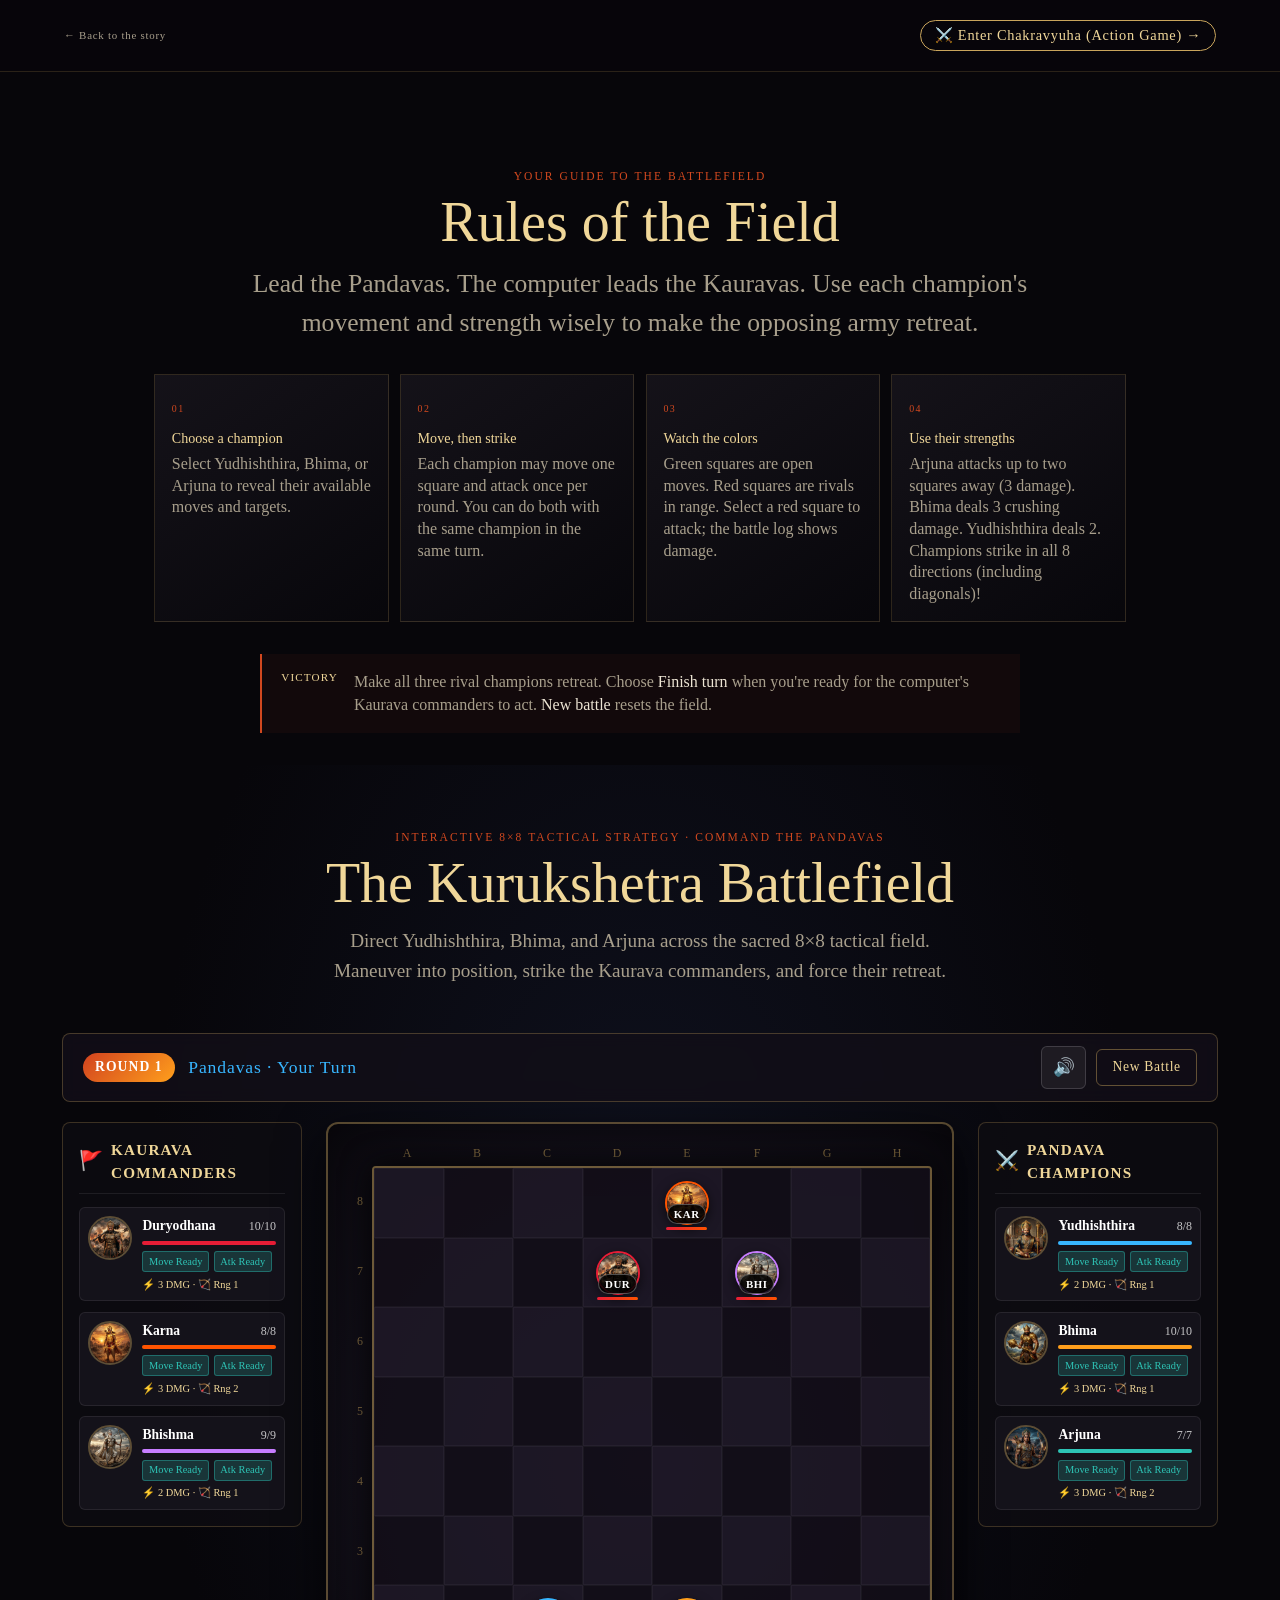
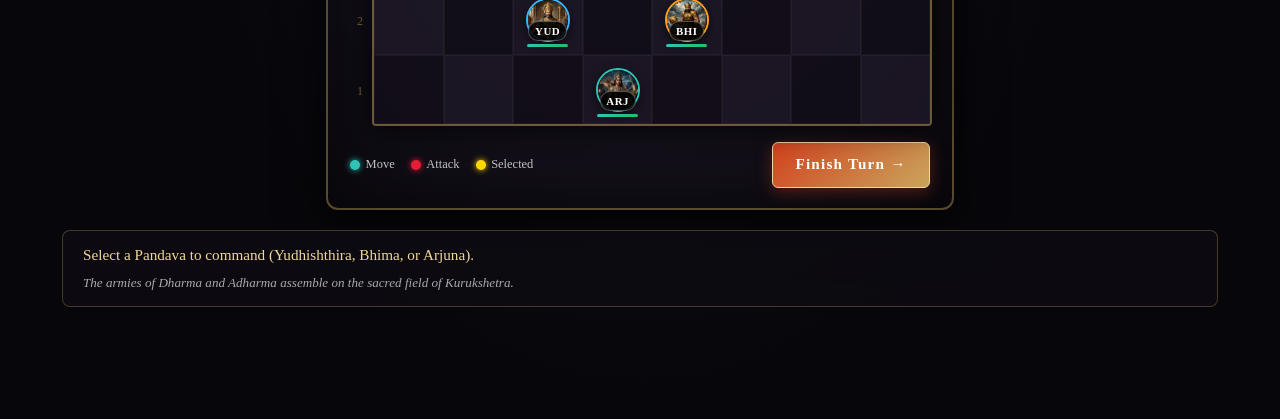
==== commit 9c79a398: "Implement 8x8 tactical Kurukshetra battlefield game with modular engine, AI, visuals, and audio" ====
--- a/game.html
+++ b/game.html
@@ -15,6 +15,7 @@
   <link rel="stylesheet" href="css/main.css" />
   <link rel="stylesheet" href="css/animations.css" />
   <link rel="stylesheet" href="css/responsive.css" />
+  <link rel="stylesheet" href="css/battlefield.css" />
 </head>
 <body class="game-page">
   <header class="game-page__header">
@@ -57,39 +58,14 @@
       </div>
     </section>
 
-    <section class="chapter chapter-arena game-page__arena" data-arena aria-label="Playable Kurukshetra battlefield">
+    <section class="chapter chapter-arena game-page__arena" aria-label="Playable Kurukshetra battlefield">
       <div class="arena__intro">
-        <p class="arena__eyebrow">Interactive strategy · Play as the Pandavas</p>
-        <h2 class="arena__heading">Command the Field</h2>
-        <p class="arena__lede">Select a Pandava, move to a green square, then strike a red-highlighted rival. You can move and attack once each round.</p>
+        <p class="arena__eyebrow">Interactive 8×8 Tactical Strategy · Command the Pandavas</p>
+        <h2 class="arena__heading">The Kurukshetra Battlefield</h2>
+        <p class="arena__lede">Direct Yudhishthira, Bhima, and Arjuna across the sacred 8×8 tactical field. Maneuver into position, strike the Kaurava commanders, and force their retreat.</p>
       </div>
 
-      <div class="arena">
-        <div class="arena__topline">
-          <div class="arena__score" aria-label="Battle status">
-            <span class="arena__round" data-round>Round 1</span>
-            <span class="arena__turn" data-turn>Pandavas · Your turn</span>
-          </div>
-          <button class="arena__restart" type="button" data-restart>New battle</button>
-        </div>
-
-        <div class="arena__sides" aria-hidden="true">
-          <span class="arena__side arena__side--pandava">Pandavas</span>
-          <span class="arena__side arena__side--kaurava">Kauravas · Computer</span>
-        </div>
-        <div class="arena__board" data-board role="grid" aria-label="Kurukshetra battlefield. Select one of your champions, then choose a highlighted square to move and a highlighted rival to attack."></div>
-        <div class="arena__legend" aria-label="Board highlights">
-          <span><i class="arena__legend-mark arena__legend-mark--move" aria-hidden="true"></i>Move</span>
-          <span><i class="arena__legend-mark arena__legend-mark--attack" aria-hidden="true"></i>Attack in range</span>
-        </div>
-
-        <div class="arena__bottomline">
-          <p class="arena__instruction" data-instruction aria-live="polite">Select a Pandava to see available actions.</p>
-          <button class="arena__endturn" type="button" data-end-turn>Finish turn</button>
-        </div>
-        <div class="arena__roster" data-roster aria-label="Champion health"></div>
-        <p class="arena__log" data-log aria-live="polite">The armies await your command.</p>
-      </div>
+      <div class="arena-mount" data-arena></div>
     </section>
   </main>
 
--- a/css/battlefield.css
+++ b/css/battlefield.css
@@ -0,0 +1,663 @@
+/* ===========================================================
+   KURUKSHETRA BATTLEFIELD — 8x8 TACTICAL ARENA STYLES
+   =========================================================== */
+
+.bf-wrapper {
+  width: 100%;
+  max-width: 1240px;
+  margin: 0 auto;
+  display: flex;
+  flex-direction: column;
+  gap: 1.25rem;
+  font-family: var(--font-body, system-ui, sans-serif);
+  color: var(--parchment, #e8dfd1);
+}
+
+/* --- Top Control Bar --- */
+.bf-topbar {
+  display: flex;
+  align-items: center;
+  justify-content: space-between;
+  background: rgba(18, 15, 24, 0.85);
+  border: 1px solid rgba(201, 165, 92, 0.3);
+  padding: 0.75rem 1.25rem;
+  border-radius: 8px;
+  backdrop-filter: blur(8px);
+}
+
+.bf-phase-pill {
+  display: flex;
+  align-items: center;
+  gap: 0.85rem;
+}
+
+.bf-round-badge {
+  background: linear-gradient(135deg, #d1421f, #ff9f1c);
+  color: #fff;
+  font-family: var(--font-display, serif);
+  font-weight: 600;
+  font-size: 0.85rem;
+  letter-spacing: 0.08em;
+  padding: 0.25rem 0.75rem;
+  border-radius: 999px;
+  text-transform: uppercase;
+}
+
+.bf-turn-status {
+  font-family: var(--font-display, serif);
+  font-size: 1.1rem;
+  font-weight: 500;
+  color: #38b6ff;
+  letter-spacing: 0.05em;
+  transition: color 0.3s ease;
+}
+
+.bf-turn-status--enemy {
+  color: #ff4d4d;
+}
+
+.bf-top-actions {
+  display: flex;
+  align-items: center;
+  gap: 0.65rem;
+}
+
+.bf-btn-icon {
+  background: rgba(255, 255, 255, 0.06);
+  border: 1px solid rgba(255, 255, 255, 0.15);
+  color: #fff;
+  font-size: 1.1rem;
+  padding: 0.45rem 0.65rem;
+  border-radius: 6px;
+  cursor: pointer;
+  transition: all 0.2s ease;
+}
+
+.bf-btn-icon:hover {
+  background: rgba(255, 255, 255, 0.15);
+}
+
+.bf-btn-secondary {
+  background: transparent;
+  border: 1px solid rgba(201, 165, 92, 0.45);
+  color: var(--gold-bright, #ffd700);
+  font-family: var(--font-display, serif);
+  font-size: 0.85rem;
+  padding: 0.45rem 0.95rem;
+  border-radius: 6px;
+  cursor: pointer;
+  letter-spacing: 0.05em;
+  transition: all 0.2s ease;
+}
+
+.bf-btn-secondary:hover {
+  background: rgba(201, 165, 92, 0.15);
+  border-color: var(--gold-bright, #ffd700);
+}
+
+.bf-btn-primary {
+  background: linear-gradient(135deg, #d1421f, #c9a55c);
+  border: 1px solid var(--gold-bright, #ffd700);
+  color: #fff;
+  font-family: var(--font-display, serif);
+  font-weight: 600;
+  font-size: 0.95rem;
+  letter-spacing: 0.08em;
+  padding: 0.65rem 1.4rem;
+  border-radius: 6px;
+  cursor: pointer;
+  box-shadow: 0 4px 16px rgba(209, 66, 31, 0.35);
+  transition: all 0.2s ease;
+}
+
+.bf-btn-primary:hover:not(:disabled) {
+  transform: translateY(-2px);
+  box-shadow: 0 6px 20px rgba(209, 66, 31, 0.5);
+}
+
+.bf-btn-primary:disabled {
+  opacity: 0.4;
+  cursor: not-allowed;
+  box-shadow: none;
+}
+
+/* --- Main Layout --- */
+.bf-arena-layout {
+  display: grid;
+  grid-template-columns: 240px 1fr 240px;
+  gap: 1.5rem;
+  align-items: start;
+}
+
+@media (max-width: 1024px) {
+  .bf-arena-layout {
+    grid-template-columns: 1fr;
+  }
+}
+
+/* --- Team Roster Panels --- */
+.bf-team-roster {
+  background: rgba(14, 12, 18, 0.75);
+  border: 1px solid rgba(201, 165, 92, 0.25);
+  border-radius: 8px;
+  padding: 1rem;
+  display: flex;
+  flex-direction: column;
+  gap: 0.85rem;
+}
+
+.bf-roster-header {
+  display: flex;
+  align-items: center;
+  gap: 0.5rem;
+  border-bottom: 1px solid rgba(255, 255, 255, 0.08);
+  padding-bottom: 0.5rem;
+}
+
+.bf-roster-header h3 {
+  font-family: var(--font-display, serif);
+  font-size: 0.95rem;
+  letter-spacing: 0.08em;
+  color: var(--gold-bright, #ffd700);
+  margin: 0;
+  text-transform: uppercase;
+}
+
+.bf-champion-cards {
+  display: flex;
+  flex-direction: column;
+  gap: 0.65rem;
+}
+
+.bf-roster-card {
+  display: flex;
+  gap: 0.65rem;
+  background: rgba(25, 22, 32, 0.7);
+  border: 1px solid rgba(255, 255, 255, 0.08);
+  border-radius: 6px;
+  padding: 0.5rem;
+  transition: all 0.2s ease;
+}
+
+.bf-roster-card.is-selected {
+  border-color: #ffd700;
+  background: rgba(255, 215, 0, 0.1);
+  box-shadow: 0 0 12px rgba(255, 215, 0, 0.25);
+}
+
+.bf-roster-card.is-retreated {
+  opacity: 0.35;
+  filter: grayscale(1);
+}
+
+.bf-card-visual {
+  width: 44px;
+  height: 44px;
+  border-radius: 50%;
+  overflow: hidden;
+  border: 2px solid rgba(201, 165, 92, 0.4);
+  flex-shrink: 0;
+}
+
+.bf-card-visual img {
+  width: 100%;
+  height: 100%;
+  object-fit: cover;
+}
+
+.bf-card-info {
+  flex: 1;
+  display: flex;
+  flex-direction: column;
+  gap: 0.25rem;
+}
+
+.bf-card-head {
+  display: flex;
+  justify-content: space-between;
+  align-items: center;
+}
+
+.bf-card-name {
+  font-family: var(--font-display, serif);
+  font-size: 0.85rem;
+  font-weight: 600;
+  color: #fff;
+}
+
+.bf-card-hp {
+  font-size: 0.75rem;
+  color: rgba(255, 255, 255, 0.75);
+}
+
+.bf-card-track {
+  width: 100%;
+  height: 4px;
+  background: rgba(255, 255, 255, 0.1);
+  border-radius: 2px;
+  overflow: hidden;
+}
+
+.bf-card-fill {
+  height: 100%;
+  transition: width 0.3s ease;
+}
+
+.bf-card-actions {
+  display: flex;
+  flex-wrap: wrap;
+  gap: 0.3rem;
+  margin-top: 0.15rem;
+}
+
+.bf-badge {
+  font-size: 0.65rem;
+  padding: 0.1rem 0.35rem;
+  border-radius: 3px;
+  font-weight: 500;
+}
+
+.bf-badge.is-ready {
+  background: rgba(46, 196, 182, 0.2);
+  color: #2ec4b6;
+  border: 1px solid rgba(46, 196, 182, 0.4);
+}
+
+.bf-badge.is-done {
+  background: rgba(255, 255, 255, 0.05);
+  color: rgba(255, 255, 255, 0.4);
+}
+
+.bf-stat-badge {
+  font-size: 0.65rem;
+  color: var(--gold-bright, #ffd700);
+}
+
+/* --- 8x8 Board Container --- */
+.bf-board-container {
+  display: flex;
+  flex-direction: column;
+  align-items: center;
+  background: radial-gradient(circle at 50% 50%, rgba(32, 27, 44, 0.95), rgba(12, 10, 16, 0.98));
+  border: 2px solid rgba(201, 165, 92, 0.4);
+  border-radius: 12px;
+  padding: 1.25rem;
+  box-shadow: 0 16px 48px rgba(0, 0, 0, 0.75), inset 0 0 60px rgba(0, 0, 0, 0.5);
+}
+
+.bf-coords-top {
+  display: grid;
+  grid-template-columns: repeat(8, 1fr);
+  width: min(85vw, 560px);
+  margin-left: 24px;
+  margin-bottom: 4px;
+  text-align: center;
+  font-family: var(--font-display, serif);
+  font-size: 0.75rem;
+  color: rgba(201, 165, 92, 0.6);
+}
+
+.bf-board-inner {
+  display: flex;
+  position: relative;
+}
+
+.bf-coords-left {
+  display: flex;
+  flex-direction: column;
+  justify-content: space-around;
+  width: 24px;
+  text-align: center;
+  font-family: var(--font-display, serif);
+  font-size: 0.75rem;
+  color: rgba(201, 165, 92, 0.6);
+}
+
+.bf-grid {
+  display: grid;
+  grid-template-columns: repeat(8, 1fr);
+  grid-template-rows: repeat(8, 1fr);
+  width: min(85vw, 560px);
+  height: min(85vw, 560px);
+  border: 2px solid rgba(201, 165, 92, 0.5);
+  border-radius: 4px;
+  overflow: hidden;
+  position: relative;
+  box-shadow: 0 0 30px rgba(0, 0, 0, 0.9);
+}
+
+/* --- Cells & Checkerboard Pattern --- */
+.bf-cell {
+  position: relative;
+  padding: 0;
+  margin: 0;
+  border: 1px solid rgba(255, 255, 255, 0.04);
+  background: transparent;
+  cursor: default;
+  display: flex;
+  align-items: center;
+  justify-content: center;
+  transition: background-color 0.15s ease, box-shadow 0.15s ease;
+}
+
+.bf-cell--even {
+  background: rgba(30, 24, 38, 0.85);
+}
+
+.bf-cell--odd {
+  background: rgba(18, 14, 24, 0.9);
+}
+
+/* Legal Move Highlights (Green Ring) */
+.bf-cell--move-target {
+  cursor: pointer !important;
+  background: rgba(46, 196, 182, 0.28) !important;
+  box-shadow: inset 0 0 14px rgba(46, 196, 182, 0.55);
+}
+
+.bf-cell--move-target::after {
+  content: '';
+  position: absolute;
+  width: 32%;
+  height: 32%;
+  border-radius: 50%;
+  background: #2ec4b6;
+  opacity: 0.85;
+  box-shadow: 0 0 12px #2ec4b6;
+  animation: bfPulseMove 1.4s ease-in-out infinite;
+}
+
+@keyframes bfPulseMove {
+  0% { transform: scale(0.85); opacity: 0.7; }
+  50% { transform: scale(1.18); opacity: 1; }
+  100% { transform: scale(0.85); opacity: 0.7; }
+}
+
+/* Legal Attack Highlights (Red Crimson Crosshair Ring) */
+.bf-cell--attack-target {
+  cursor: pointer !important;
+  background: rgba(231, 29, 54, 0.35) !important;
+  box-shadow: inset 0 0 18px rgba(231, 29, 54, 0.85);
+  animation: bfPulseAttack 1.1s ease-in-out infinite alternate;
+}
+
+@keyframes bfPulseAttack {
+  0% { box-shadow: inset 0 0 12px rgba(231, 29, 54, 0.6); }
+  100% { box-shadow: inset 0 0 24px rgba(231, 29, 54, 1); }
+}
+
+/* --- Champion Piece Tokens --- */
+.bf-piece {
+  position: relative;
+  width: 82%;
+  height: 82%;
+  display: flex;
+  flex-direction: column;
+  align-items: center;
+  justify-content: center;
+  user-select: none;
+  cursor: pointer;
+  will-change: transform;
+}
+
+.bf-piece-avatar {
+  width: 80%;
+  height: 80%;
+  border-radius: 50%;
+  overflow: hidden;
+  border: 2.5px solid #fff;
+  box-shadow: 0 4px 12px rgba(0, 0, 0, 0.6);
+  background: #000;
+  transition: transform 0.2s ease, box-shadow 0.2s ease;
+}
+
+.bf-piece-avatar img {
+  width: 100%;
+  height: 100%;
+  object-fit: cover;
+}
+
+.bf-piece.is-selected .bf-piece-avatar {
+  transform: scale(1.12);
+  border-color: #ffd700 !important;
+  box-shadow: 0 0 20px #ffd700, 0 0 35px rgba(255, 215, 0, 0.6) !important;
+}
+
+.bf-piece-badge {
+  position: absolute;
+  bottom: 12%;
+  background: rgba(0, 0, 0, 0.85);
+  color: #fff;
+  font-family: var(--font-display, serif);
+  font-size: clamp(0.55rem, 1vw, 0.68rem);
+  font-weight: 600;
+  padding: 0.05rem 0.35rem;
+  border-radius: 999px;
+  border: 1px solid rgba(255, 255, 255, 0.3);
+  letter-spacing: 0.05em;
+  text-transform: uppercase;
+}
+
+.bf-piece-hp-track {
+  position: absolute;
+  bottom: 0;
+  width: 75%;
+  height: 3px;
+  background: rgba(0, 0, 0, 0.7);
+  border-radius: 2px;
+  overflow: hidden;
+}
+
+.bf-piece-hp-fill {
+  height: 100%;
+  background: linear-gradient(90deg, #2ec4b6, #20bf6b);
+  transition: width 0.3s ease;
+}
+
+.bf-piece--kaurava .bf-piece-hp-fill {
+  background: linear-gradient(90deg, #e71d36, #ff5400);
+}
+
+/* --- Visual FX Overlay & Particles --- */
+.bf-fx-overlay {
+  position: absolute;
+  inset: 0;
+  pointer-events: none;
+  z-index: 100;
+  overflow: hidden;
+}
+
+.bf-fx-arrow {
+  position: absolute;
+  width: 32px;
+  height: 3px;
+  background: linear-gradient(90deg, transparent, #ffe066, #ffffff);
+  border-radius: 2px;
+  box-shadow: 0 0 10px #ffe066;
+  transform-origin: 0 50%;
+}
+
+.bf-fx-mace {
+  position: absolute;
+  width: 50px;
+  height: 50px;
+  border-radius: 50%;
+  border: 3px solid #ff9f1c;
+  transform: translate(-50%, -50%) scale(0.2);
+  animation: bfMaceBurst 0.3s cubic-bezier(0, 0.8, 0.2, 1) forwards;
+}
+
+@keyframes bfMaceBurst {
+  0% { transform: translate(-50%, -50%) scale(0.2); opacity: 1; }
+  100% { transform: translate(-50%, -50%) scale(1.6); opacity: 0; }
+}
+
+.bf-fx-slash {
+  position: absolute;
+  width: 45px;
+  height: 45px;
+  border-top: 3px solid #38b6ff;
+  border-right: 3px solid #cceeff;
+  border-radius: 50%;
+  transform: translate(-50%, -50%) rotate(-45deg) scale(0.5);
+  box-shadow: 0 0 12px #38b6ff;
+  animation: bfSlashSweep 0.25s ease-out forwards;
+}
+
+@keyframes bfSlashSweep {
+  0% { transform: translate(-50%, -50%) rotate(-45deg) scale(0.5); opacity: 1; }
+  100% { transform: translate(-50%, -50%) rotate(45deg) scale(1.4); opacity: 0; }
+}
+
+.bf-fx-spark {
+  position: absolute;
+  width: 4px;
+  height: 4px;
+  border-radius: 50%;
+  pointer-events: none;
+}
+
+.bf-fx-floating-damage {
+  position: absolute;
+  font-family: var(--font-display, serif);
+  font-size: 1.35rem;
+  font-weight: 700;
+  color: #ff3333;
+  text-shadow: 0 0 10px #ff0000, 0 2px 4px #000;
+  letter-spacing: 0.05em;
+  pointer-events: none;
+  z-index: 120;
+}
+
+/* Screen Shake on heavy hit */
+.bf-shake {
+  animation: bfScreenShake 0.32s cubic-bezier(0.36, 0.07, 0.19, 0.97) both;
+}
+
+@keyframes bfScreenShake {
+  10%, 90% { transform: translate3d(-3px, 0, 0); }
+  20%, 80% { transform: translate3d(4px, 0, 0); }
+  30%, 50%, 70% { transform: translate3d(-5px, 0, 0); }
+  40%, 60% { transform: translate3d(5px, 0, 0); }
+}
+
+/* --- Board Footer & Legend --- */
+.bf-board-footer {
+  width: 100%;
+  max-width: 580px;
+  margin-top: 1rem;
+  display: flex;
+  align-items: center;
+  justify-content: space-between;
+  flex-wrap: wrap;
+  gap: 0.75rem;
+}
+
+.bf-legend {
+  display: flex;
+  align-items: center;
+  gap: 1rem;
+  font-size: 0.78rem;
+  color: rgba(255, 255, 255, 0.75);
+}
+
+.bf-legend-item {
+  display: flex;
+  align-items: center;
+  gap: 0.35rem;
+}
+
+.bf-legend-dot {
+  width: 10px;
+  height: 10px;
+  border-radius: 50%;
+}
+
+.bf-legend-dot--move {
+  background: #2ec4b6;
+  box-shadow: 0 0 6px #2ec4b6;
+}
+
+.bf-legend-dot--attack {
+  background: #e71d36;
+  box-shadow: 0 0 6px #e71d36;
+}
+
+.bf-legend-dot--selected {
+  background: #ffd700;
+  box-shadow: 0 0 6px #ffd700;
+}
+
+/* --- Combat Log Strip --- */
+.bf-log-strip {
+  background: rgba(14, 12, 18, 0.85);
+  border: 1px solid rgba(201, 165, 92, 0.3);
+  border-radius: 8px;
+  padding: 0.85rem 1.25rem;
+  display: flex;
+  flex-direction: column;
+  gap: 0.35rem;
+}
+
+.bf-log-prompt {
+  font-size: 0.95rem;
+  color: var(--gold-bright, #ffd700);
+  font-weight: 500;
+}
+
+.bf-log-latest {
+  font-size: 0.82rem;
+  color: rgba(255, 255, 255, 0.65);
+  font-style: italic;
+  margin: 0;
+}
+
+/* --- Banner Modal Overlay --- */
+.bf-banner-overlay {
+  position: fixed;
+  inset: 0;
+  background: rgba(0, 0, 0, 0.7);
+  backdrop-filter: blur(6px);
+  display: flex;
+  align-items: center;
+  justify-content: center;
+  z-index: 1000;
+  opacity: 0;
+  pointer-events: none;
+  transition: opacity 0.3s ease;
+}
+
+.bf-banner-overlay.is-active {
+  opacity: 1;
+  pointer-events: auto;
+}
+
+.bf-banner-box {
+  background: linear-gradient(135deg, rgba(28, 22, 38, 0.95), rgba(12, 9, 18, 0.98));
+  border: 2px solid var(--gold-bright, #ffd700);
+  padding: 2.2rem 3.5rem;
+  border-radius: 12px;
+  text-align: center;
+  box-shadow: 0 20px 60px rgba(0, 0, 0, 0.9), 0 0 40px rgba(255, 215, 0, 0.25);
+  transform: translateY(20px) scale(0.95);
+  transition: transform 0.3s cubic-bezier(0.2, 0.8, 0.2, 1);
+}
+
+.bf-banner-overlay.is-active .bf-banner-box {
+  transform: translateY(0) scale(1);
+}
+
+.bf-banner-box h2 {
+  font-family: var(--font-display, serif);
+  font-size: clamp(1.6rem, 3.5vw, 2.4rem);
+  color: var(--gold-bright, #ffd700);
+  margin: 0 0 0.5rem;
+  letter-spacing: 0.08em;
+  text-transform: uppercase;
+}
+
+.bf-banner-box p {
+  font-size: 1.05rem;
+  color: var(--parchment, #e8dfd1);
+  margin: 0;
+}
